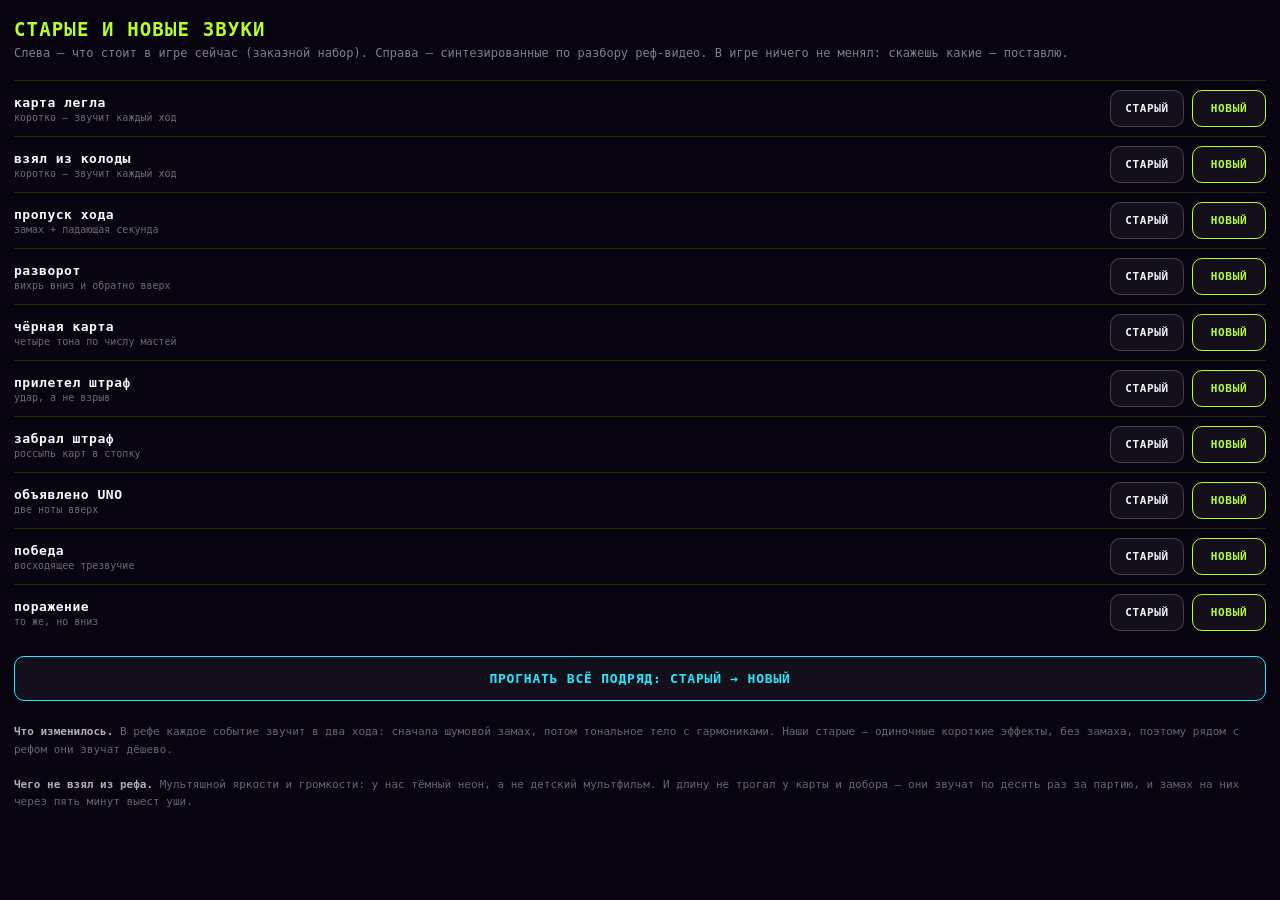
==== zvuki.html @ c2b23b45 "Разбор звука реф-видео и синтез своих Слышать я не умею, поэтому разбор численный: онсеты, длительно" ====
<!doctype html>
<html lang="ru">

<head>

<meta charset="utf-8">

<meta
  name="viewport"
  content="width=device-width, initial-scale=1, viewport-fit=cover"
>

<title>ACID UNO — старые и новые звуки</title>

<style>

  :root {
    --acid: #b7ff24;
    --magenta: #ff2bd6;
    --cyan: #20eaff;
  }

  * {
    box-sizing: border-box;

    -webkit-tap-highlight-color: transparent;
  }

  body {
    margin: 0;

    padding: 18px 14px 40px;

    background: #07030f;

    color: #f8f7ff;

    font-family:
      ui-monospace, "SF Mono", Menlo, monospace;

    font-size: 14px;
  }

  h1 {
    margin: 0 0 4px;

    font-size: 19px;
    font-weight: 900;

    letter-spacing: .06em;

    color: var(--acid);
  }

  .lead {
    margin: 0 0 18px;

    font-size: 12px;
    line-height: 1.5;

    color: rgba(248, 247, 255, .5);
  }

  .row {
    display: grid;

    grid-template-columns: 1fr auto auto;

    align-items: center;

    gap: 8px;

    padding: 9px 0;

    border-top: 1px solid rgba(183, 255, 36, .16);
  }

  .name {
    min-width: 0;
  }

  .name b {
    display: block;

    font-size: 13px;

    letter-spacing: .04em;
  }

  .name em {
    display: block;

    margin-top: 2px;

    font-size: 10px;
    font-style: normal;

    color: rgba(248, 247, 255, .42);
  }

  button {
    min-width: 74px;

    padding: 11px 10px;

    border-radius: 10px;

    border: 1px solid rgba(255, 255, 255, .2);

    background: rgba(255, 255, 255, .05);

    color: #f8f7ff;

    font: inherit;
    font-size: 11px;
    font-weight: 700;

    letter-spacing: .06em;

    cursor: pointer;
  }

  button.new {
    border-color: var(--acid);

    color: var(--acid);
  }

  button:active {
    background: rgba(183, 255, 36, .18);
  }

  button.playing {
    background: var(--magenta);

    border-color: var(--magenta);

    color: #fff;
  }

  .both {
    display: block;

    width: 100%;

    margin: 16px 0 0;

    padding: 14px;

    border-color: var(--cyan);

    color: var(--cyan);

    font-size: 13px;
  }

  .note {
    margin-top: 22px;

    font-size: 11px;
    line-height: 1.6;

    color: rgba(248, 247, 255, .4);
  }

  .note b {
    color: rgba(248, 247, 255, .7);
  }

</style>

</head>

<body>

<h1>СТАРЫЕ И НОВЫЕ ЗВУКИ</h1>

<p class="lead">
  Слева — что стоит в игре сейчас (заказной набор).
  Справа — синтезированные по разбору реф-видео.
  В игре ничего не менял: скажешь какие — поставлю.
</p>

<div id="list"></div>

<button class="both" id="all">
  ПРОГНАТЬ ВСЁ ПОДРЯД: СТАРЫЙ → НОВЫЙ
</button>

<p class="note">
  <b>Что изменилось.</b> В рефе каждое событие звучит в два
  хода: сначала шумовой замах, потом тональное тело с
  гармониками. Наши старые — одиночные короткие эффекты, без
  замаха, поэтому рядом с рефом они звучат дёшево.<br><br>

  <b>Чего не взял из рефа.</b> Мультяшной яркости и громкости:
  у нас тёмный неон, а не детский мультфильм. И длину не
  трогал у карты и добора — они звучат по десять раз за
  партию, и замах на них через пять минут выест уши.
</p>

<script>

  const SOUNDS = [
    ["card", "карта легла", "коротко — звучит каждый ход"],
    ["draw", "взял из колоды", "коротко — звучит каждый ход"],
    ["skip", "пропуск хода", "замах + падающая секунда"],
    ["reverse", "разворот", "вихрь вниз и обратно вверх"],
    ["wild", "чёрная карта", "четыре тона по числу мастей"],
    ["strike", "прилетел штраф", "удар, а не взрыв"],
    ["penalty", "забрал штраф", "россыпь карт в стопку"],
    ["uno", "объявлено UNO", "две ноты вверх"],
    ["win", "победа", "восходящее трезвучие"],
    ["lose", "поражение", "то же, но вниз"]
  ];


  const list = document.getElementById("list");

  let current = null;


  function play(url, button) {

    if (current) {

      current.audio.pause();

      current.button.classList.remove("playing");
    }

    const audio = new Audio(url);

    button.classList.add("playing");

    current = { audio, button };

    audio.onended = () =>
      button.classList.remove("playing");

    return audio.play().catch(() => {

      button.classList.remove("playing");

      button.textContent = "НЕТ ФАЙЛА";
    });
  }


  SOUNDS.forEach(([name, title, hint]) => {

    const row = document.createElement("div");

    row.className = "row";

    row.innerHTML =
      `<div class="name"><b>${title}</b><em>${hint}</em></div>`;

    const old = document.createElement("button");

    old.textContent = "СТАРЫЙ";

    old.onclick = () =>
      play(`assets/sfx/sfx-${name}.webm`, old);

    const fresh = document.createElement("button");

    fresh.className = "new";

    fresh.textContent = "НОВЫЙ";

    fresh.onclick = () =>
      play(`assets/sfx-new/sfx-${name}.webm`, fresh);

    row.append(old, fresh);

    list.appendChild(row);
  });


  /*
    Прогон подряд: пара «старый → новый» с паузой, чтобы ухо
    успело сравнить. Так слышно разницу, а не громкость.
  */
  document.getElementById("all").onclick = async () => {

    const buttons = [...document.querySelectorAll(".row button")];

    for (let i = 0; i < buttons.length; i += 2) {

      buttons[i].click();

      await new Promise(r => setTimeout(r, 1500));

      buttons[i + 1].click();

      await new Promise(r => setTimeout(r, 2000));
    }
  };

</script>

</body>

</html>
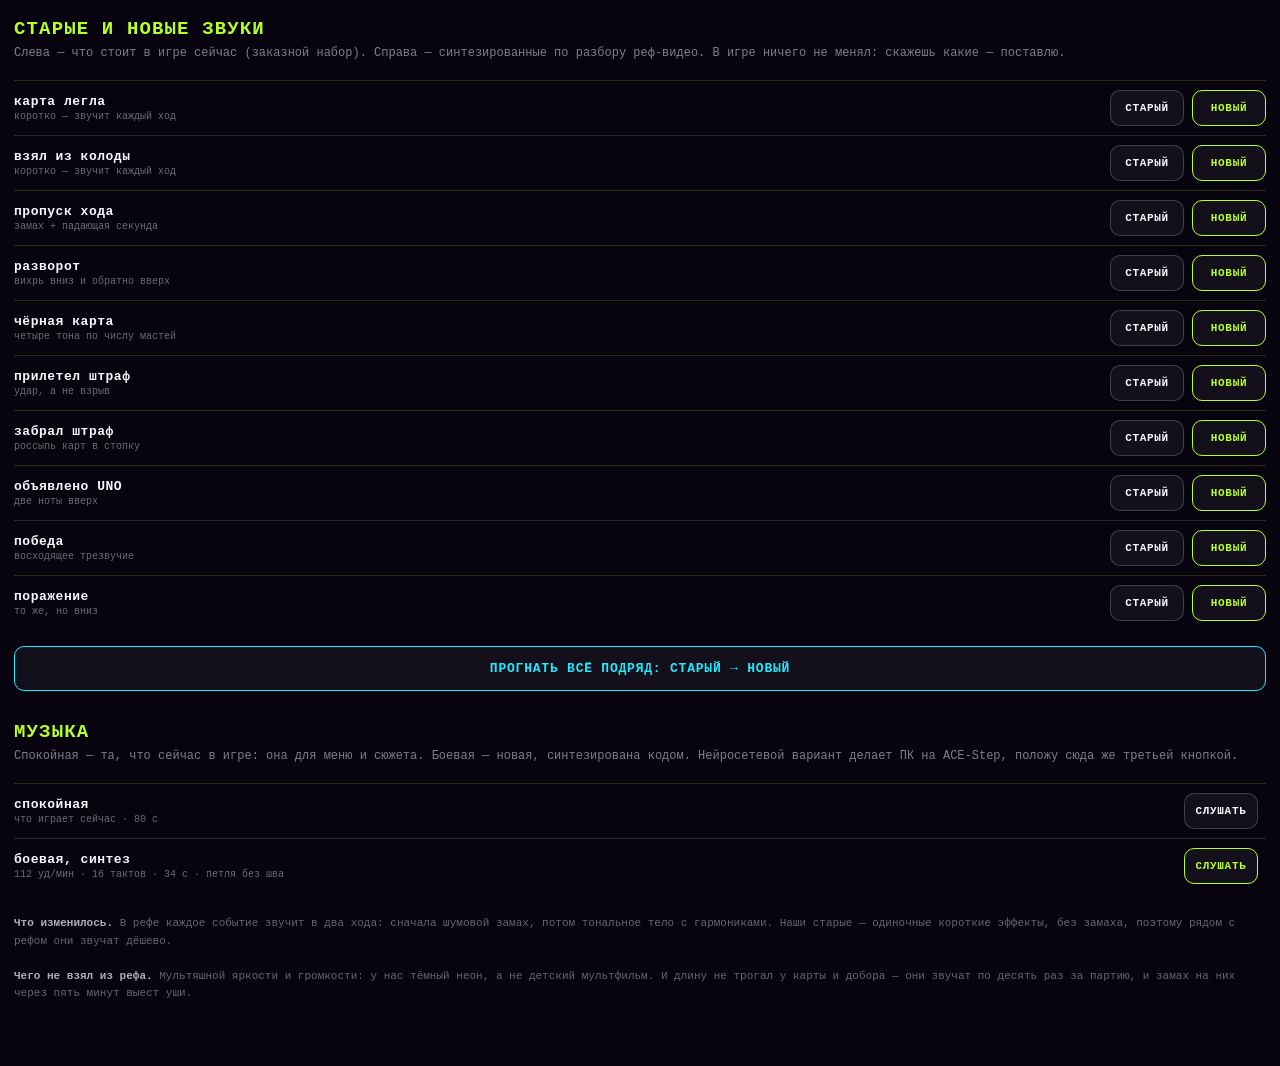
==== commit cf39b7a3: "Боевая петля синтезом и поправка: генерация звука у нас есть Владелец: «надо чтобы было! проверь ещё" ====
--- a/zvuki.html
+++ b/zvuki.html
@@ -186,6 +186,35 @@
 <button class="both" id="all">
   ПРОГНАТЬ ВСЁ ПОДРЯД: СТАРЫЙ → НОВЫЙ
 </button>
+
+
+<h1 style="margin-top:30px">МУЗЫКА</h1>
+
+<p class="lead">
+  Спокойная — та, что сейчас в игре: она для меню и сюжета.
+  Боевая — новая, синтезирована кодом. Нейросетевой вариант
+  делает ПК на ACE-Step, положу сюда же третьей кнопкой.
+</p>
+
+<div class="row">
+  <div class="name">
+    <b>спокойная</b>
+    <em>что играет сейчас · 80 с</em>
+  </div>
+  <button onclick="play('assets/music/music-loop.webm', this)">
+    СЛУШАТЬ
+  </button>
+</div>
+
+<div class="row">
+  <div class="name">
+    <b>боевая, синтез</b>
+    <em>112 уд/мин · 16 тактов · 34 с · петля без шва</em>
+  </div>
+  <button class="new" onclick="play('assets/music/music-battle.webm', this)">
+    СЛУШАТЬ
+  </button>
+</div>
 
 <p class="note">
   <b>Что изменилось.</b> В рефе каждое событие звучит в два
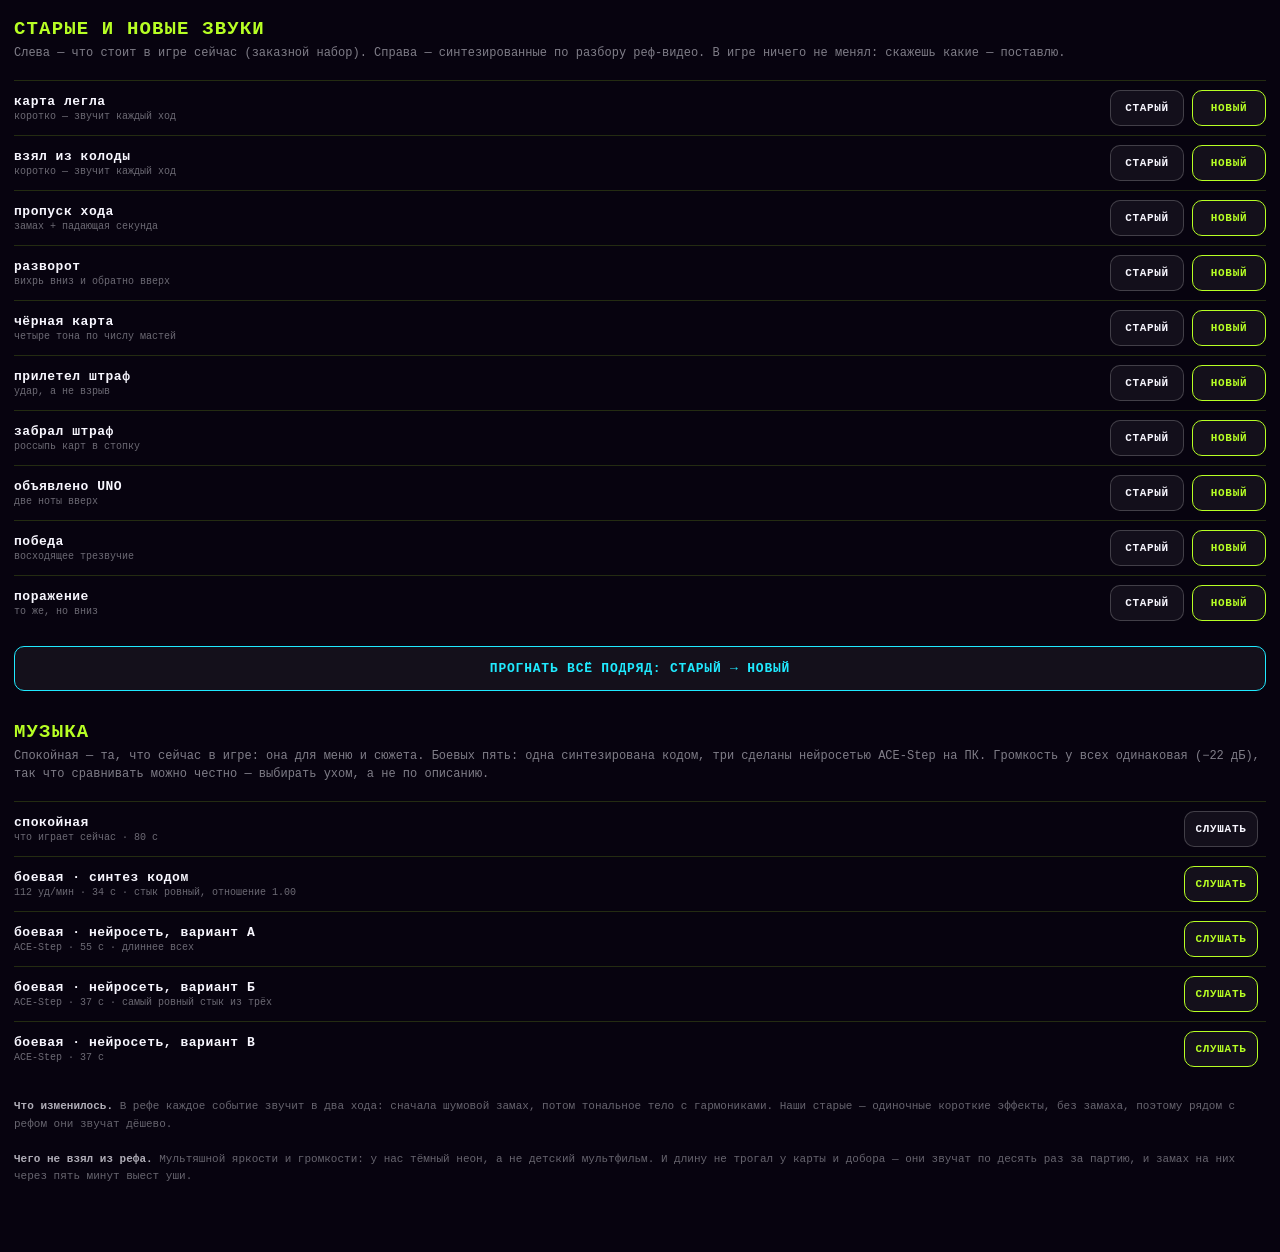
==== commit 43ddd9e0: "Музыка знает, где игрок: меню и стол разведены Слова владельца: «эта хорошо ток в фоне для сюжета и " ====
--- a/zvuki.html
+++ b/zvuki.html
@@ -192,8 +192,10 @@
 
 <p class="lead">
   Спокойная — та, что сейчас в игре: она для меню и сюжета.
-  Боевая — новая, синтезирована кодом. Нейросетевой вариант
-  делает ПК на ACE-Step, положу сюда же третьей кнопкой.
+  Боевых пять: одна синтезирована кодом, три сделаны
+  нейросетью ACE-Step на ПК. Громкость у всех одинаковая
+  (−22 дБ), так что сравнивать можно честно — выбирать ухом,
+  а не по описанию.
 </p>
 
 <div class="row">
@@ -208,10 +210,40 @@
 
 <div class="row">
   <div class="name">
-    <b>боевая, синтез</b>
-    <em>112 уд/мин · 16 тактов · 34 с · петля без шва</em>
+    <b>боевая · синтез кодом</b>
+    <em>112 уд/мин · 34 с · стык ровный, отношение 1.00</em>
   </div>
   <button class="new" onclick="play('assets/music/music-battle.webm', this)">
+    СЛУШАТЬ
+  </button>
+</div>
+
+<div class="row">
+  <div class="name">
+    <b>боевая · нейросеть, вариант А</b>
+    <em>ACE-Step · 55 с · длиннее всех</em>
+  </div>
+  <button class="new" onclick="play('assets/music/music-battle-a.webm', this)">
+    СЛУШАТЬ
+  </button>
+</div>
+
+<div class="row">
+  <div class="name">
+    <b>боевая · нейросеть, вариант Б</b>
+    <em>ACE-Step · 37 с · самый ровный стык из трёх</em>
+  </div>
+  <button class="new" onclick="play('assets/music/music-battle-b.webm', this)">
+    СЛУШАТЬ
+  </button>
+</div>
+
+<div class="row">
+  <div class="name">
+    <b>боевая · нейросеть, вариант В</b>
+    <em>ACE-Step · 37 с</em>
+  </div>
+  <button class="new" onclick="play('assets/music/music-battle-c.webm', this)">
     СЛУШАТЬ
   </button>
 </div>
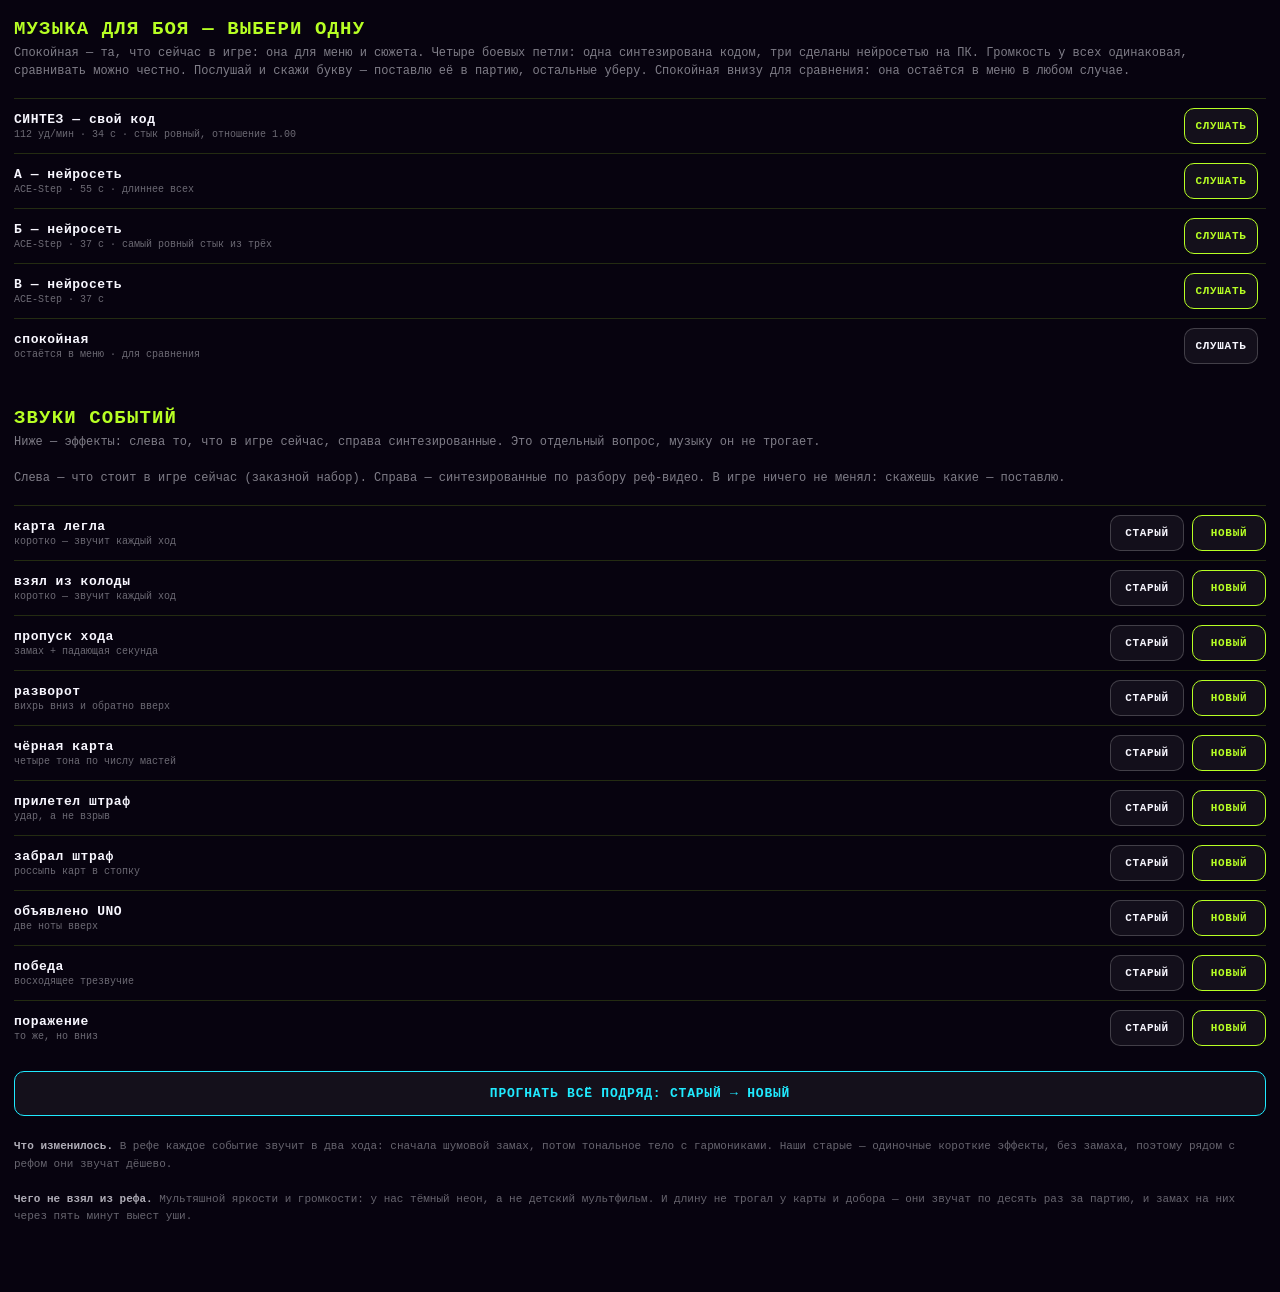
==== commit 276cfb5d: "Тап кладёт карту; первый заход открывается обучением ТАП. Раньше касание карты без движения не делал" ====
--- a/zvuki.html
+++ b/zvuki.html
@@ -173,7 +173,71 @@
 
 <body>
 
-<h1>СТАРЫЕ И НОВЫЕ ЗВУКИ</h1>
+<h1>МУЗЫКА ДЛЯ БОЯ — ВЫБЕРИ ОДНУ</h1>
+
+<p class="lead">
+  Спокойная — та, что сейчас в игре: она для меню и сюжета.
+  Четыре боевых петли: одна синтезирована кодом, три сделаны
+  нейросетью на ПК. Громкость у всех одинаковая, сравнивать
+  можно честно. Послушай и скажи букву — поставлю её в партию,
+  остальные уберу. Спокойная внизу для сравнения: она остаётся
+  в меню в любом случае.
+</p>
+
+<div class="row">
+  <div class="name">
+    <b>СИНТЕЗ — свой код</b>
+    <em>112 уд/мин · 34 с · стык ровный, отношение 1.00</em>
+  </div>
+  <button class="new" onclick="play('assets/music/music-battle.webm', this)">
+    СЛУШАТЬ
+  </button>
+</div>
+
+<div class="row">
+  <div class="name">
+    <b>А — нейросеть</b>
+    <em>ACE-Step · 55 с · длиннее всех</em>
+  </div>
+  <button class="new" onclick="play('assets/music/music-battle-a.webm', this)">
+    СЛУШАТЬ
+  </button>
+</div>
+
+<div class="row">
+  <div class="name">
+    <b>Б — нейросеть</b>
+    <em>ACE-Step · 37 с · самый ровный стык из трёх</em>
+  </div>
+  <button class="new" onclick="play('assets/music/music-battle-b.webm', this)">
+    СЛУШАТЬ
+  </button>
+</div>
+
+<div class="row">
+  <div class="name">
+    <b>В — нейросеть</b>
+    <em>ACE-Step · 37 с</em>
+  </div>
+  <button class="new" onclick="play('assets/music/music-battle-c.webm', this)">
+    СЛУШАТЬ
+  </button>
+</div>
+
+<div class="row">
+  <div class="name">
+    <b>спокойная</b>
+    <em>остаётся в меню · для сравнения</em>
+  </div>
+  <button onclick="play('assets/music/music-loop.webm', this)">
+    СЛУШАТЬ
+  </button>
+</div>
+
+
+<h1 style="margin-top:34px">ЗВУКИ СОБЫТИЙ</h1>
+
+<p class="lead">Ниже — эффекты: слева то, что в игре сейчас, справа синтезированные. Это отдельный вопрос, музыку он не трогает.</p>
 
 <p class="lead">
   Слева — что стоит в игре сейчас (заказной набор).
@@ -187,66 +251,6 @@
   ПРОГНАТЬ ВСЁ ПОДРЯД: СТАРЫЙ → НОВЫЙ
 </button>
 
-
-<h1 style="margin-top:30px">МУЗЫКА</h1>
-
-<p class="lead">
-  Спокойная — та, что сейчас в игре: она для меню и сюжета.
-  Боевых пять: одна синтезирована кодом, три сделаны
-  нейросетью ACE-Step на ПК. Громкость у всех одинаковая
-  (−22 дБ), так что сравнивать можно честно — выбирать ухом,
-  а не по описанию.
-</p>
-
-<div class="row">
-  <div class="name">
-    <b>спокойная</b>
-    <em>что играет сейчас · 80 с</em>
-  </div>
-  <button onclick="play('assets/music/music-loop.webm', this)">
-    СЛУШАТЬ
-  </button>
-</div>
-
-<div class="row">
-  <div class="name">
-    <b>боевая · синтез кодом</b>
-    <em>112 уд/мин · 34 с · стык ровный, отношение 1.00</em>
-  </div>
-  <button class="new" onclick="play('assets/music/music-battle.webm', this)">
-    СЛУШАТЬ
-  </button>
-</div>
-
-<div class="row">
-  <div class="name">
-    <b>боевая · нейросеть, вариант А</b>
-    <em>ACE-Step · 55 с · длиннее всех</em>
-  </div>
-  <button class="new" onclick="play('assets/music/music-battle-a.webm', this)">
-    СЛУШАТЬ
-  </button>
-</div>
-
-<div class="row">
-  <div class="name">
-    <b>боевая · нейросеть, вариант Б</b>
-    <em>ACE-Step · 37 с · самый ровный стык из трёх</em>
-  </div>
-  <button class="new" onclick="play('assets/music/music-battle-b.webm', this)">
-    СЛУШАТЬ
-  </button>
-</div>
-
-<div class="row">
-  <div class="name">
-    <b>боевая · нейросеть, вариант В</b>
-    <em>ACE-Step · 37 с</em>
-  </div>
-  <button class="new" onclick="play('assets/music/music-battle-c.webm', this)">
-    СЛУШАТЬ
-  </button>
-</div>
 
 <p class="note">
   <b>Что изменилось.</b> В рефе каждое событие звучит в два
